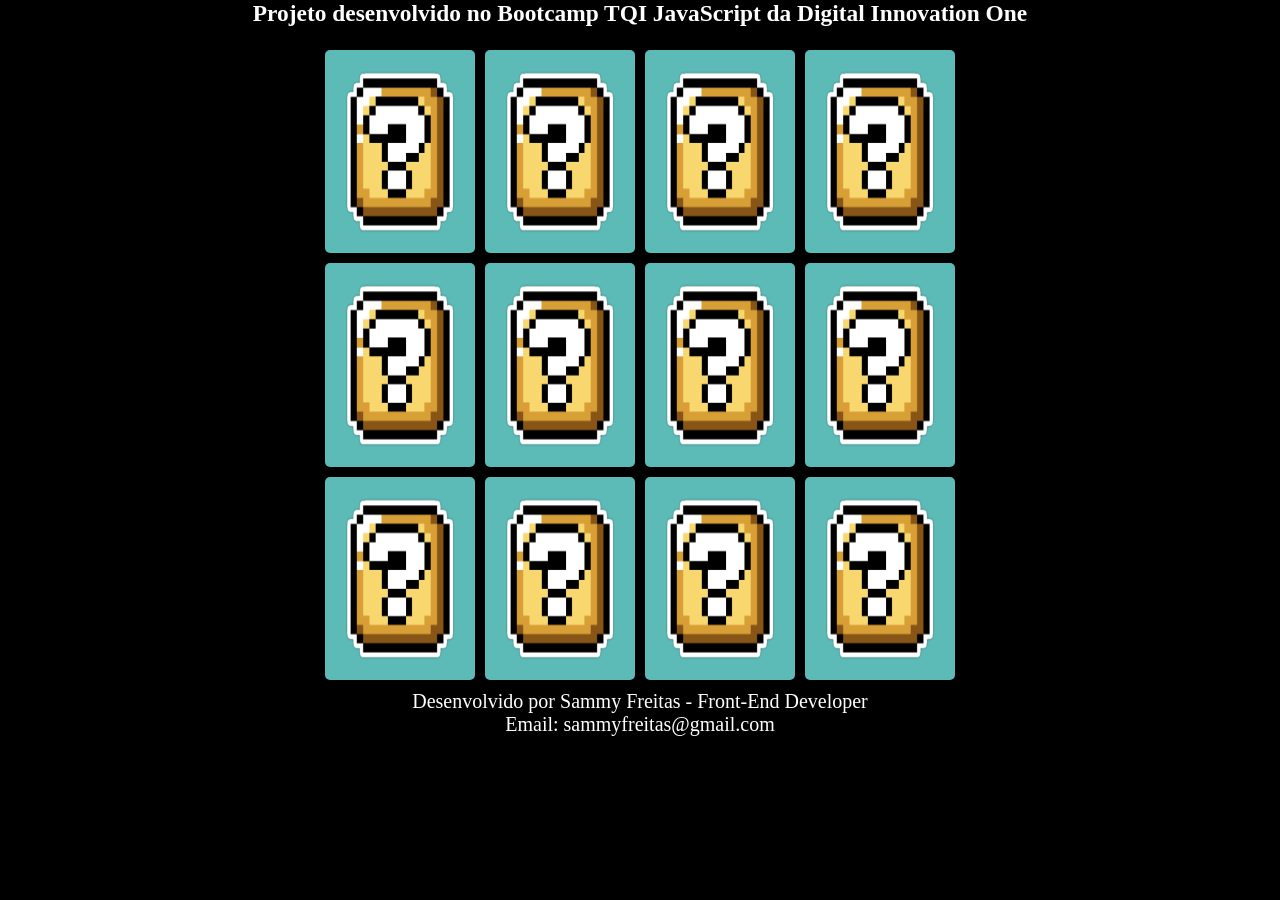
==== index.html @ dc0fb652 "Add files via upload Jogo da Memória do Mario, feito em JavaScript referente ao Desafio Bootcamp Ful" ====
<!DOCTYPE html>
<html lang="pt-br">

<head>
    <meta charset="UTF-8">
    <title>Jogo Memória do Super Mario</title>
    <link rel="stylesheet" href="./css/style.css">
</head>

<body>

    <span class="txtalign">
        <h3>Projeto desenvolvido no Bootcamp TQI JavaScript da Digital Innovation One</h3><br>
    </span>
    <main class="memory-game">
        <div class="card" data-card="koopa">
            <img class="card-front" src="./assets/imagens/koopa.jpg" alt="Face da carta">
            <img class="card-back" src="./assets/imagens/box.png" alt="Verso da carta">
        </div>

        <div class="card" data-card="luigi">
            <img class="card-front" src="./assets/imagens/luigi.png" alt="Face da carta">
            <img class="card-back" src="./assets/imagens/box.png" alt="Verso da carta">
        </div>

        <div class="card" data-card="mario">
            <img class="card-front" src="./assets/imagens//mario.png" alt="Face da carta">
            <img class="card-back" src="./assets/imagens/box.png" alt="Verso da carta">
        </div>

        <div class="card" data-card="peach">
            <img class="card-front" src="./assets/imagens/peach.png" alt="Face da carta">
            <img class="card-back" src="./assets/imagens/box.png" alt="Verso da carta">
        </div>

        <div class="card" data-card="toad">
            <img class="card-front" src="./assets/imagens/toad.png" alt="Face da carta">
            <img class="card-back" src="./assets/imagens/box.png" alt="Verso da carta">
        </div>

        <div class="card" data-card="yoshi">
            <img class="card-front" src="./assets/imagens/yoshi.png" alt="Face da carta">
            <img class="card-back" src="./assets/imagens/box.png" alt="Verso da carta">
        </div>

        <div class="card" data-card="koopa">
            <img class="card-front" src="./assets/imagens/koopa.jpg" alt="Face da carta">
            <img class="card-back" src="./assets/imagens/box.png" alt="Verso da carta">
        </div>

        <div class="card" data-card="luigi">
            <img class="card-front" src="./assets/imagens/luigi.png" alt="Face da carta">
            <img class="card-back" src="./assets/imagens/box.png" alt="Verso da carta">
        </div>

        <div class="card" data-card="mario">
            <img class="card-front" src="./assets/imagens/mario.png" alt="Face da carta">
            <img class="card-back" src="./assets/imagens/box.png" alt="Verso da carta">
        </div>
        <div class="card" data-card="peach">
            <img class="card-front" src="./assets/imagens/peach.png" alt="Face da carta">
            <img class="card-back" src="./assets/imagens/box.png" alt="Verso da carta">
        </div>

        <div class="card" data-card="toad">
            <img class="card-front" src="./assets/imagens/toad.png" alt="Face da carta">
            <img class="card-back" src="./assets/imagens/box.png" alt="Verso da carta">
        </div>

        <div class="card" data-card="yoshi">
            <img class="card-front" src="./assets/imagens/yoshi.png" alt="Face da carta">
            <img class="card-back" src="./assets/imagens/box.png" alt="Verso da carta">
        </div>
    </main>

    <script src="./scripts/script.js"></script>

    <footer>
        <span class="txtalign">
            Desenvolvido por <a href="https://sammyfreitas.github.io/portfolioSite/" target="_blank">Sammy Freitas - Front-End Developer</a>
            <br><a href="mailto:sammyfreitas@gmail.com?subject=Fale Conosco">Email: sammyfreitas@gmail.com</a></strong>
        </span>
    </footer>

</body>

</html>
---- css/style.css ----
@import url('https://fonts.googleapis.com/css2?family=Roboto:ital,wght@0,100;0,300;0,400;0,500;0,700;0,900;1,100;1,300;1,400;1,500;1,700;1,900&display=swap');
* {
    padding: 0;
    margin: 0;
    box-sizing: border-box;
}

body {
    height: 100vh;
    display: flex;
    flex-direction: column;
    background-color: #000000;
    text-align: left;
    top: 0 auto;
    width: 100%;
    color: #ffff;
    font-family: 'Roboto';
}

.txtalign {
    font-family: Open Sans;
    font-size: 20px;
    font-weight: 300;
    color: #ffffff;
    text-align: center;
}

.memory-game {
    height: 640px;
    width: 640px;
    margin: 0 auto;
    display: flex;
    flex-wrap: wrap;
    perspective: 1000px;
    /* perspectiva do usuário */
}

.card {
    height: calc( 33.333% - 10px);
    width: calc(25% - 10px);
    margin: 0 auto;
    position: relative;
    box-shadow: 1px 1px 1px rgba(0, 0, 0, .3);
    cursor: pointer;
    transform: scale(1);
    transform-style: preserve-3d;
    /* perspectiva 3d */
    transition: transform .9s;
    /* efeito de movimento do flip do card */
}

.card:active {
    transform: scale(0.97);
    transition: transform .2s;
}


/* Frente e Verso Cards */

.card-front,
.card-back {
    width: 100%;
    height: 100%;
    padding: 20px;
    position: absolute;
    border-radius: 5px;
    background: rgb(92, 187, 182);
    backface-visibility: hidden;
}


/* Trocar o verso transparente por verso virado. */

.card-front {
    transform: rotateY(180deg);
}


/* flip card animation */

.card.flip {
    transform: rotateY(180deg);
}

footer {
    display: flex;
    flex-direction: column;
    align-items: center;
    text-align: left;
    color: #FFF;
    font-family: 'Roboto';
}

footer a {
    text-decoration: none;
    color: #FFF;
}
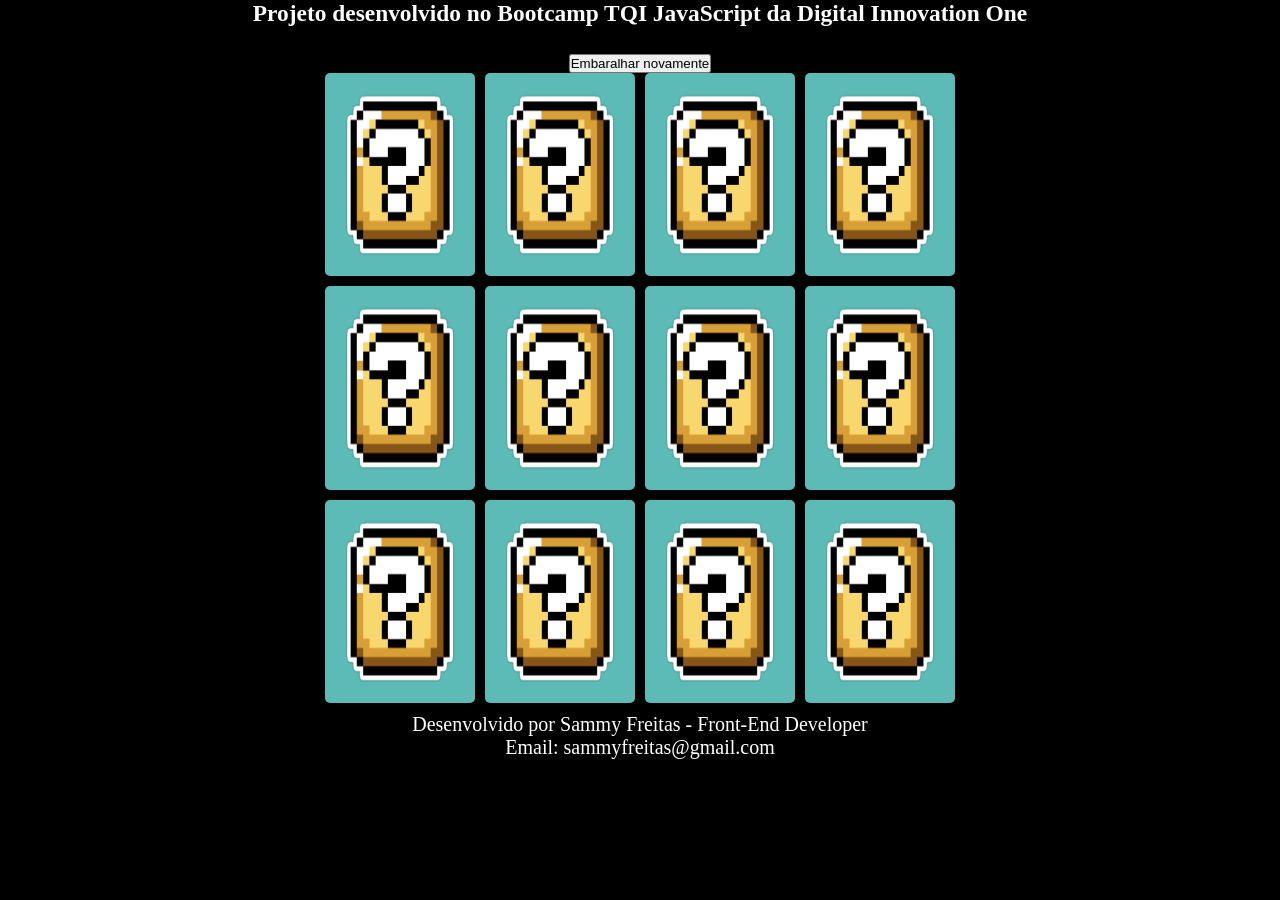
==== commit 608a0ba0: "Add files via upload" ====
--- a/index.html
+++ b/index.html
@@ -11,6 +11,9 @@
 
     <span class="txtalign">
         <h3>Projeto desenvolvido no Bootcamp TQI JavaScript da Digital Innovation One</h3><br>
+        <button onclick="funcao1()">Embaralhar novamente</button><br>
+        <p id="demo"></p>
+
     </span>
     <main class="memory-game">
         <div class="card" data-card="koopa">
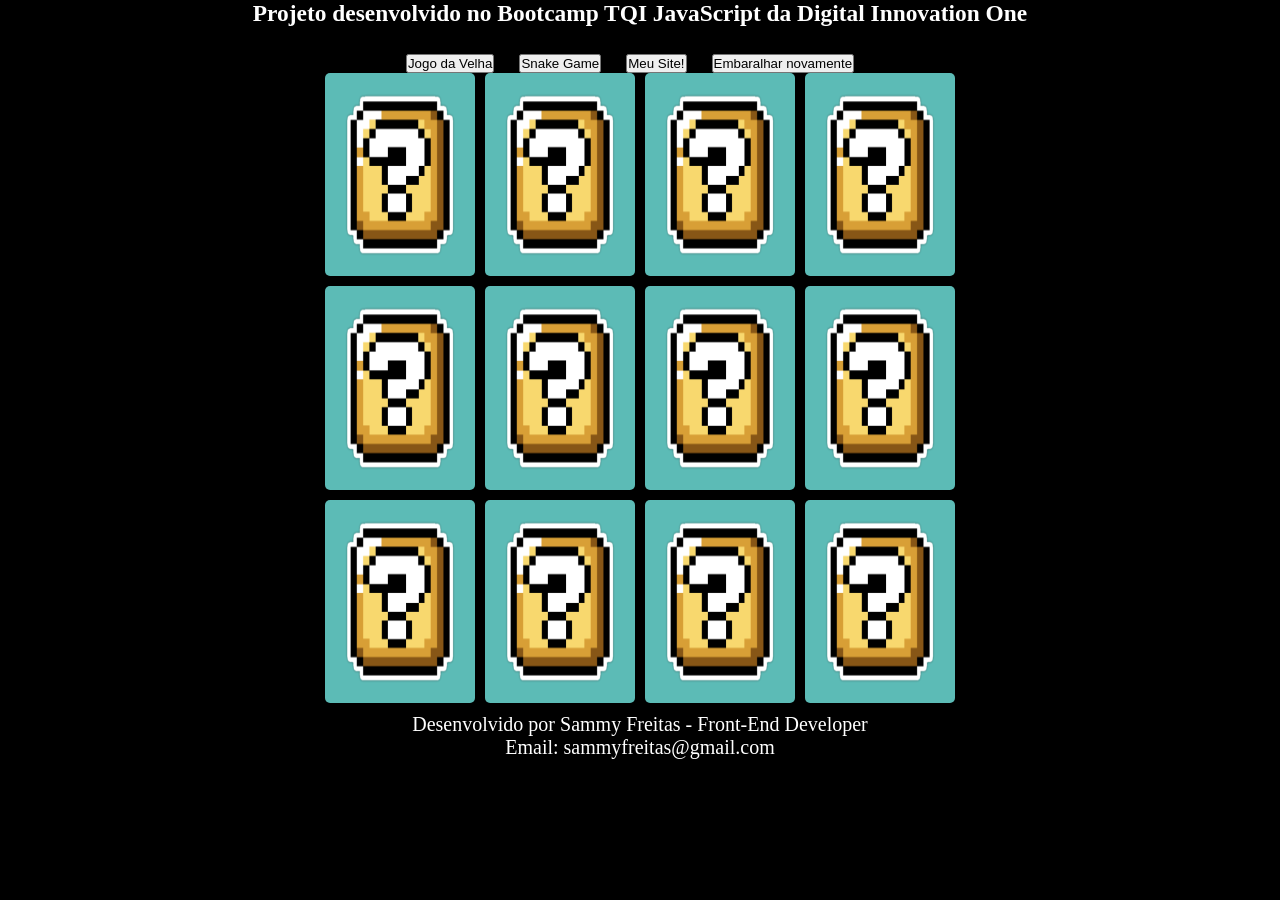
==== commit 4a17beac: "Add files via upload" ====
--- a/index.html
+++ b/index.html
@@ -11,8 +11,25 @@
 
     <span class="txtalign">
         <h3>Projeto desenvolvido no Bootcamp TQI JavaScript da Digital Innovation One</h3><br>
-        <button onclick="funcao1()">Embaralhar novamente</button><br>
-        <p id="demo"></p>
+        <ul class="icons">
+            <li>
+                <a href="https://sammyfreitas.github.io/JogoDaVelha/" target="_blank">
+                    <button>Jogo da Velha</button></a>
+            </li>
+            <li>
+                <a href="https://sammyfreitas.github.io/SnakeGame/" target="_blank">
+                    <button>Snake Game</button></a>
+            </li>
+            <li>
+            <a href="https://sammyfreitas.github.io/portfolioSite/" target="_blank">
+                <button>Meu Site!</button>
+            </a>
+            </li>
+
+            <li><button onclick="funcao1()">Embaralhar novamente</button><br></li>
+            <p id="demo"></p>
+            </ul>
+
 
     </span>
     <main class="memory-game">
--- a/css/style.css
+++ b/css/style.css
@@ -91,7 +91,88 @@
     font-family: 'Roboto';
 }
 
+
+/* Icons */
+
+ul.icons {
+    cursor: default;
+    list-style: none;
+    padding-left: 0;
+}
+
+ul.icons li {
+    display: inline-block;
+    padding: 0 1em 0 0;
+}
+
+ul.icons li:last-child {
+    padding-right: 0;
+}
+
+ul.icons li .icon {
+    color: inherit;
+}
+
+ul.icons li .icon:before {
+    font-size: 1.25em;
+}
+
 footer a {
     text-decoration: none;
     color: #FFF;
+}
+
+
+/* Header */
+
+#header {
+    display: -moz-flex;
+    display: -webkit-flex;
+    display: -ms-flex;
+    display: flex;
+    border-bottom: solid 5px #f56a6a;
+    padding: 6em 0 1em 0;
+    position: relative;
+}
+
+#header>* {
+    -moz-flex: 1;
+    -webkit-flex: 1;
+    -ms-flex: 1;
+    flex: 1;
+    margin-bottom: 0;
+}
+
+#header .logo {
+    border-bottom: 0;
+    color: inherit;
+    font-family: "Roboto Slab", serif;
+    font-size: 1.125em;
+}
+
+#header .icons {
+    text-align: right;
+}
+
+@media screen and (max-width: 1680px) {
+    #header {
+        padding-top: 5em;
+    }
+}
+
+@media screen and (max-width: 736px) {
+    #header {
+        padding-top: 6.5em;
+    }
+    #header .logo {
+        font-size: 1.25em;
+        margin: 0;
+    }
+    #header .icons {
+        height: 5em;
+        line-height: 5em;
+        position: absolute;
+        right: -0.5em;
+        top: 0;
+    }
 }
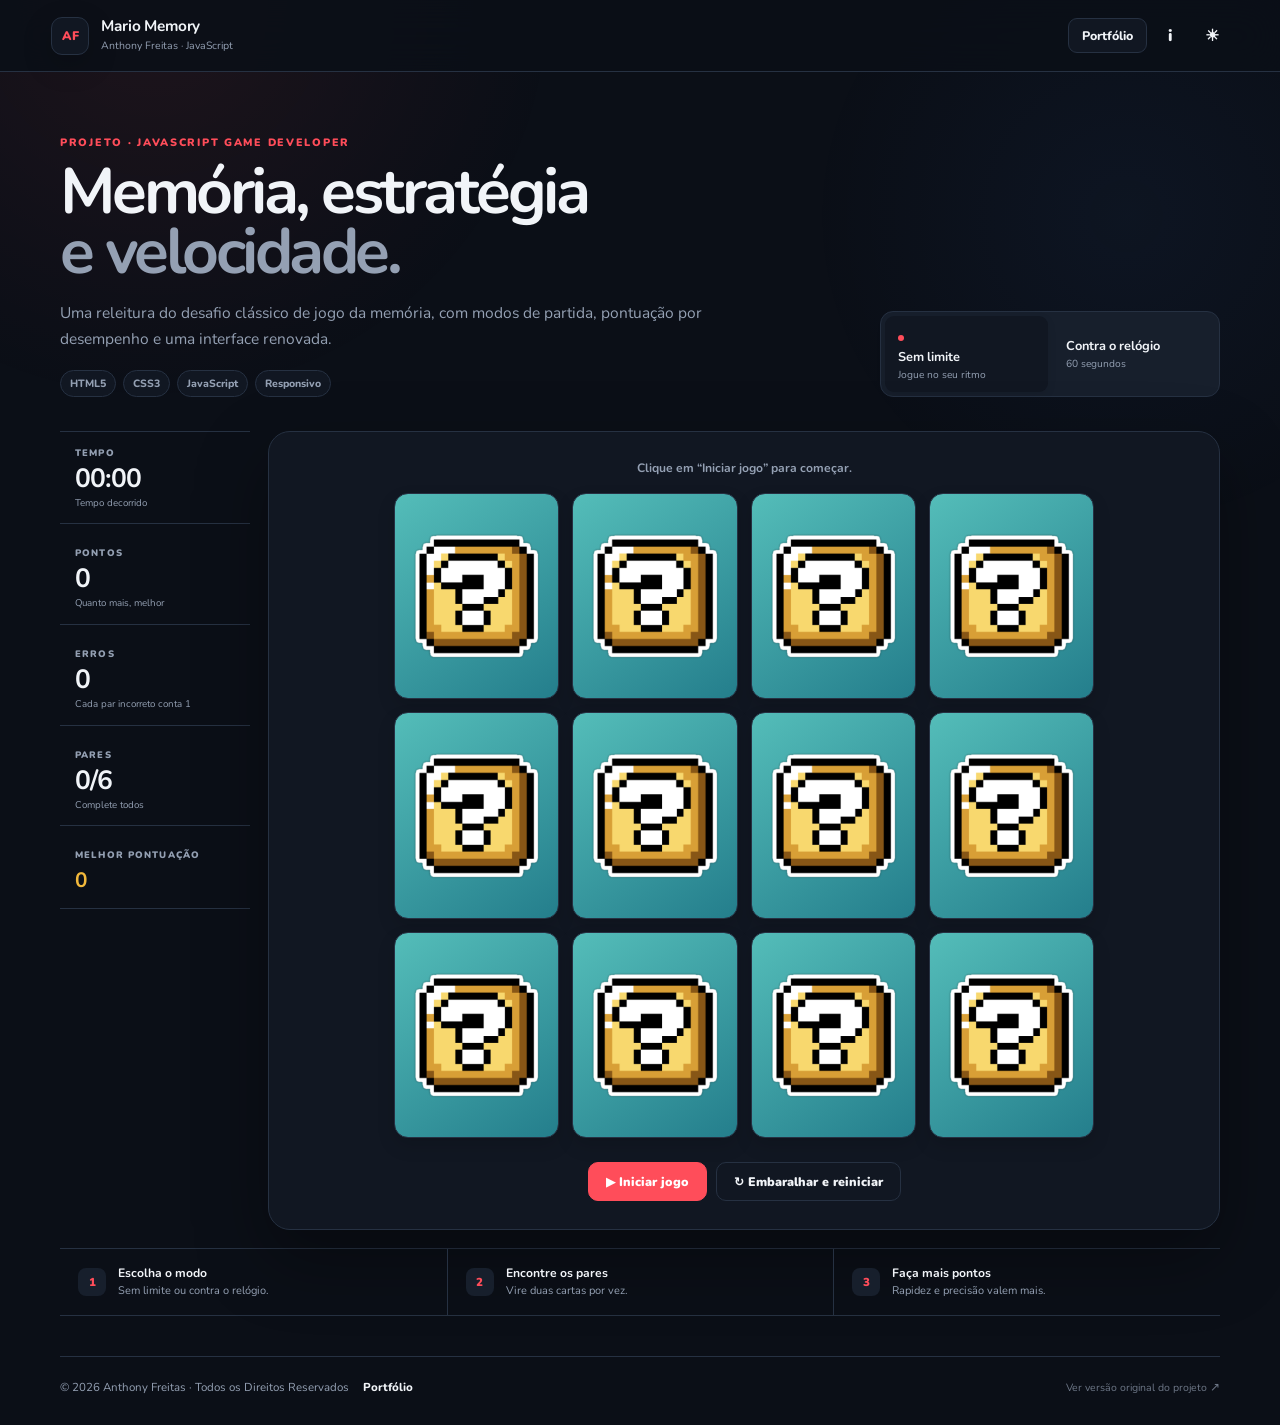
==== commit 8e15b359: "Atualiza Layoutt" ====
--- a/index.html
+++ b/index.html
@@ -1,107 +1,155 @@
-<!DOCTYPE html>
-<html lang="pt-br">
-
-<head>
-    <meta charset="UTF-8">
-    <title>Jogo Memória do Super Mario</title>
-    <link rel="stylesheet" href="./css/style.css">
-</head>
-
-<body>
-
-    <span class="txtalign">
-        <h3>Projeto desenvolvido no Bootcamp TQI JavaScript da Digital Innovation One</h3><br>
-        <ul class="icons">
-            <li>
-                <a href="https://sammyfreitas.github.io/JogoDaVelha/" target="_blank">
-                    <button>Jogo da Velha</button></a>
-            </li>
-            <li>
-                <a href="https://sammyfreitas.github.io/SnakeGame/" target="_blank">
-                    <button>Snake Game</button></a>
-            </li>
-            <li>
-            <a href="https://sammyfreitas.github.io/portfolioSite/" target="_blank">
-                <button>Meu Site!</button>
-            </a>
-            </li>
-
-            <li><button onclick="funcao1()">Embaralhar novamente</button><br></li>
-            <p id="demo"></p>
-            </ul>
-
-
-    </span>
-    <main class="memory-game">
-        <div class="card" data-card="koopa">
-            <img class="card-front" src="./assets/imagens/koopa.jpg" alt="Face da carta">
-            <img class="card-back" src="./assets/imagens/box.png" alt="Verso da carta">
-        </div>
-
-        <div class="card" data-card="luigi">
-            <img class="card-front" src="./assets/imagens/luigi.png" alt="Face da carta">
-            <img class="card-back" src="./assets/imagens/box.png" alt="Verso da carta">
-        </div>
-
-        <div class="card" data-card="mario">
-            <img class="card-front" src="./assets/imagens//mario.png" alt="Face da carta">
-            <img class="card-back" src="./assets/imagens/box.png" alt="Verso da carta">
-        </div>
-
-        <div class="card" data-card="peach">
-            <img class="card-front" src="./assets/imagens/peach.png" alt="Face da carta">
-            <img class="card-back" src="./assets/imagens/box.png" alt="Verso da carta">
-        </div>
-
-        <div class="card" data-card="toad">
-            <img class="card-front" src="./assets/imagens/toad.png" alt="Face da carta">
-            <img class="card-back" src="./assets/imagens/box.png" alt="Verso da carta">
-        </div>
-
-        <div class="card" data-card="yoshi">
-            <img class="card-front" src="./assets/imagens/yoshi.png" alt="Face da carta">
-            <img class="card-back" src="./assets/imagens/box.png" alt="Verso da carta">
-        </div>
-
-        <div class="card" data-card="koopa">
-            <img class="card-front" src="./assets/imagens/koopa.jpg" alt="Face da carta">
-            <img class="card-back" src="./assets/imagens/box.png" alt="Verso da carta">
-        </div>
-
-        <div class="card" data-card="luigi">
-            <img class="card-front" src="./assets/imagens/luigi.png" alt="Face da carta">
-            <img class="card-back" src="./assets/imagens/box.png" alt="Verso da carta">
-        </div>
-
-        <div class="card" data-card="mario">
-            <img class="card-front" src="./assets/imagens/mario.png" alt="Face da carta">
-            <img class="card-back" src="./assets/imagens/box.png" alt="Verso da carta">
-        </div>
-        <div class="card" data-card="peach">
-            <img class="card-front" src="./assets/imagens/peach.png" alt="Face da carta">
-            <img class="card-back" src="./assets/imagens/box.png" alt="Verso da carta">
-        </div>
-
-        <div class="card" data-card="toad">
-            <img class="card-front" src="./assets/imagens/toad.png" alt="Face da carta">
-            <img class="card-back" src="./assets/imagens/box.png" alt="Verso da carta">
-        </div>
-
-        <div class="card" data-card="yoshi">
-            <img class="card-front" src="./assets/imagens/yoshi.png" alt="Face da carta">
-            <img class="card-back" src="./assets/imagens/box.png" alt="Verso da carta">
-        </div>
-    </main>
-
-    <script src="./scripts/script.js"></script>
-
-    <footer>
-        <span class="txtalign">
-            Desenvolvido por <a href="https://sammyfreitas.github.io/portfolioSite/" target="_blank">Sammy Freitas - Front-End Developer</a>
-            <br><a href="mailto:sammyfreitas@gmail.com?subject=Fale Conosco">Email: sammyfreitas@gmail.com</a></strong>
-        </span>
-    </footer>
-
-</body>
-
-</html>+<!DOCTYPE html>
+<html lang="pt-BR" data-theme="dark">
+<head>
+  <meta charset="UTF-8">
+  <meta name="viewport" content="width=device-width, initial-scale=1.0">
+  <meta name="description" content="Jogo da Memória inspirado no universo Mario, desenvolvido por Anthony Freitas durante o Bootcamp JavaScript Game Developer da Digital Innovation One.">
+  <title>Mario Memory | Anthony Freitas</title>
+  <link rel="preconnect" href="https://fonts.googleapis.com">
+  <link rel="preconnect" href="https://fonts.gstatic.com" crossorigin>
+  <link href="https://fonts.googleapis.com/css2?family=Nunito:wght@500;600;700;800;900&display=swap" rel="stylesheet">
+  <link rel="stylesheet" href="./css/style.css">
+</head>
+<body>
+  <header class="topbar">
+    <a class="brand" href="#game" aria-label="Ir para o jogo">
+      <span class="brand-mark">AF</span>
+      <span><strong>Mario Memory</strong><small>Anthony Freitas · JavaScript</small></span>
+    </a>
+
+    <nav class="header-actions" aria-label="Links e opções">
+      <div class="socials" aria-label="Redes sociais de Anthony Freitas">
+        <a href="https://www.linkedin.com/in/tony-s-freitas/" target="_blank" rel="noopener noreferrer" title="LinkedIn" aria-label="LinkedIn">
+          <img src="https://cdn.simpleicons.org/linkedin/0A66C2" alt="">
+        </a>
+        <a href="https://github.com/sammyfreitas/" target="_blank" rel="noopener noreferrer" title="GitHub" aria-label="GitHub">
+          <img class="adaptive-icon" src="https://cdn.simpleicons.org/github/181717" alt="">
+        </a>
+        <a href="https://x.com/TonySdeFreitas" target="_blank" rel="noopener noreferrer" title="X" aria-label="X">
+          <img class="adaptive-icon" src="https://cdn.simpleicons.org/x/111111" alt="">
+        </a>
+        <a href="https://www.instagram.com/anthony_tijuduke/" target="_blank" rel="noopener noreferrer" title="Instagram" aria-label="Instagram">
+          <img src="https://cdn.simpleicons.org/instagram/E4405F" alt="">
+        </a>
+        <a href="https://www.facebook.com/anthonyfreitas78" target="_blank" rel="noopener noreferrer" title="Facebook" aria-label="Facebook">
+          <img src="https://cdn.simpleicons.org/facebook/0866FF" alt="">
+        </a>
+        <a href="https://discord.com/channels/999307907160088607/999307907160088609" target="_blank" rel="noopener noreferrer" title="Discord" aria-label="Discord">
+          <img src="https://cdn.simpleicons.org/discord/5865F2" alt="">
+        </a>
+        <a href="https://wa.me/5521986140005" target="_blank" rel="noopener noreferrer" title="WhatsApp" aria-label="WhatsApp">
+          <img src="https://cdn.simpleicons.org/whatsapp/25D366" alt="">
+        </a>
+      </div>
+      <a class="portfolio-link" href="https://sammyfreitas.github.io/portfolio/" target="_blank" rel="noopener noreferrer">Portfólio</a>
+      <button class="icon-button" id="aboutButton" type="button" aria-label="Sobre o projeto" title="Sobre o projeto">i</button>
+      <button class="icon-button theme-toggle" id="themeToggle" type="button" aria-label="Alternar tema" title="Alternar tema"><span id="themeIcon">☀</span></button>
+    </nav>
+  </header>
+
+  <main class="page" id="game">
+    <section class="hero">
+      <div>
+        <span class="eyebrow">PROJETO · JAVASCRIPT GAME DEVELOPER</span>
+        <h1>Memória, estratégia<br><span>e velocidade.</span></h1>
+        <p>Uma releitura do desafio clássico de jogo da memória, com modos de partida, pontuação por desempenho e uma interface renovada.</p>
+        <div class="project-tags" aria-label="Tecnologias do projeto"><span>HTML5</span><span>CSS3</span><span>JavaScript</span><span>Responsivo</span></div>
+      </div>
+      <div class="mode-selector" role="group" aria-label="Modo de jogo">
+        <button class="mode-button active" data-mode="free" type="button"><strong>Sem limite</strong><span>Jogue no seu ritmo</span></button>
+        <button class="mode-button" data-mode="timed" type="button"><strong>Contra o relógio</strong><span>60 segundos</span></button>
+      </div>
+    </section>
+
+    <section class="game-shell">
+      <aside class="stats-panel" aria-label="Estatísticas da partida">
+        <div class="stat-card primary">
+          <span class="stat-label" id="timeLabel">TEMPO</span>
+          <strong class="stat-value" id="timeValue">00:00</strong>
+          <span class="stat-help" id="timeHelp">Tempo decorrido</span>
+        </div>
+        <div class="stat-card">
+          <span class="stat-label">PONTOS</span>
+          <strong class="stat-value" id="scoreValue">0</strong>
+          <span class="stat-help">Quanto mais, melhor</span>
+        </div>
+        <div class="stat-card">
+          <span class="stat-label">ERROS</span>
+          <strong class="stat-value" id="errorsValue">0</strong>
+          <span class="stat-help">Cada par incorreto conta 1</span>
+        </div>
+        <div class="stat-card">
+          <span class="stat-label">PARES</span>
+          <strong class="stat-value"><span id="matchesValue">0</span>/6</strong>
+          <span class="stat-help">Complete todos</span>
+        </div>
+        <div class="stat-card best-card">
+          <span class="stat-label">MELHOR PONTUAÇÃO</span>
+          <strong class="best-value" id="bestScoreValue">0</strong>
+        </div>
+      </aside>
+
+      <div class="board-area">
+        <div class="game-status" id="gameStatus">Clique em “Iniciar jogo” para começar.</div>
+        <div class="memory-game" id="memoryGame" aria-label="Tabuleiro do jogo da memória">
+          <button class="card" data-card="koopa" type="button" aria-label="Carta fechada"><span class="card-inner"><img class="card-front" src="./assets/imagens/koopa.jpg" alt="Koopa"><img class="card-back" src="./assets/imagens/box.png" alt=""></span></button>
+          <button class="card" data-card="luigi" type="button" aria-label="Carta fechada"><span class="card-inner"><img class="card-front" src="./assets/imagens/luigi.png" alt="Luigi"><img class="card-back" src="./assets/imagens/box.png" alt=""></span></button>
+          <button class="card" data-card="mario" type="button" aria-label="Carta fechada"><span class="card-inner"><img class="card-front" src="./assets/imagens/mario.png" alt="Mario"><img class="card-back" src="./assets/imagens/box.png" alt=""></span></button>
+          <button class="card" data-card="peach" type="button" aria-label="Carta fechada"><span class="card-inner"><img class="card-front" src="./assets/imagens/peach.png" alt="Peach"><img class="card-back" src="./assets/imagens/box.png" alt=""></span></button>
+          <button class="card" data-card="toad" type="button" aria-label="Carta fechada"><span class="card-inner"><img class="card-front" src="./assets/imagens/toad.png" alt="Toad"><img class="card-back" src="./assets/imagens/box.png" alt=""></span></button>
+          <button class="card" data-card="yoshi" type="button" aria-label="Carta fechada"><span class="card-inner"><img class="card-front" src="./assets/imagens/yoshi.png" alt="Yoshi"><img class="card-back" src="./assets/imagens/box.png" alt=""></span></button>
+          <button class="card" data-card="koopa" type="button" aria-label="Carta fechada"><span class="card-inner"><img class="card-front" src="./assets/imagens/koopa.jpg" alt="Koopa"><img class="card-back" src="./assets/imagens/box.png" alt=""></span></button>
+          <button class="card" data-card="luigi" type="button" aria-label="Carta fechada"><span class="card-inner"><img class="card-front" src="./assets/imagens/luigi.png" alt="Luigi"><img class="card-back" src="./assets/imagens/box.png" alt=""></span></button>
+          <button class="card" data-card="mario" type="button" aria-label="Carta fechada"><span class="card-inner"><img class="card-front" src="./assets/imagens/mario.png" alt="Mario"><img class="card-back" src="./assets/imagens/box.png" alt=""></span></button>
+          <button class="card" data-card="peach" type="button" aria-label="Carta fechada"><span class="card-inner"><img class="card-front" src="./assets/imagens/peach.png" alt="Peach"><img class="card-back" src="./assets/imagens/box.png" alt=""></span></button>
+          <button class="card" data-card="toad" type="button" aria-label="Carta fechada"><span class="card-inner"><img class="card-front" src="./assets/imagens/toad.png" alt="Toad"><img class="card-back" src="./assets/imagens/box.png" alt=""></span></button>
+          <button class="card" data-card="yoshi" type="button" aria-label="Carta fechada"><span class="card-inner"><img class="card-front" src="./assets/imagens/yoshi.png" alt="Yoshi"><img class="card-back" src="./assets/imagens/box.png" alt=""></span></button>
+        </div>
+        <div class="game-controls">
+          <button class="main-button" id="startButton" type="button">▶ Iniciar jogo</button>
+          <button class="secondary-button" id="restartButton" type="button">↻ Embaralhar e reiniciar</button>
+        </div>
+      </div>
+    </section>
+
+    <section class="rules">
+      <div><span>1</span><p><strong>Escolha o modo</strong>Sem limite ou contra o relógio.</p></div>
+      <div><span>2</span><p><strong>Encontre os pares</strong>Vire duas cartas por vez.</p></div>
+      <div><span>3</span><p><strong>Faça mais pontos</strong>Rapidez e precisão valem mais.</p></div>
+    </section>
+  </main>
+
+  <footer>
+    <div class="footer-main"><p>© <span id="year"></span> Anthony Freitas · Todos os Direitos Reservados</p><a href="https://sammyfreitas.github.io/portfolio/" target="_blank" rel="noopener noreferrer">Portfólio</a></div>
+    <a class="legacy-link" href="./versao-original/" target="_blank" rel="noopener noreferrer" title="Abrir a primeira versão do projeto">Ver versão original do projeto <span>↗</span></a>
+  </footer>
+
+  <dialog class="modal" id="aboutModal">
+    <div class="modal-content">
+      <button class="modal-close" type="button" data-close="aboutModal" aria-label="Fechar">×</button>
+      <span class="eyebrow">SOBRE O PROJETO</span>
+      <h2>Jogo da Memória</h2>
+      <p>Curso do Bootcamp JavaScript Game Developer da <a href="https://digitalinnovation.one/" target="_blank" rel="noopener noreferrer">Digital Innovation One</a>. Nesse projeto, o desafio será criar um jogo da memória utilizando apenas HTML, CSS e Javascript.</p>
+      <p>Com poucas linhas de código, aprenderemos juntos a trabalhar com efeitos 3D no CSS e lógica de programação utilizando condicionais, Immediately Invoked Function Expression e manipulação de Array em um projeto super divertido.</p>
+      <p class="modal-note">Esta versão foi ampliada com modos de jogo, cronômetro, pontuação, contagem de erros, melhor pontuação, responsividade e tema claro/escuro.</p>
+      <a class="compare-link" href="./versao-original/" target="_blank" rel="noopener noreferrer">Conhecer a versão original e comparar a evolução ↗</a>
+    </div>
+  </dialog>
+
+  <dialog class="modal" id="resultModal">
+    <div class="modal-content result-content">
+      <span class="result-icon" id="resultIcon">🏆</span>
+      <h2 id="resultTitle">Parabéns!</h2>
+      <p id="resultMessage"></p>
+      <div class="result-grid">
+        <div><span>Pontos</span><strong id="resultScore">0</strong></div>
+        <div><span>Tempo</span><strong id="resultTime">00:00</strong></div>
+        <div><span>Erros</span><strong id="resultErrors">0</strong></div>
+      </div>
+      <button class="main-button" id="playAgainButton" type="button">Jogar novamente</button>
+    </div>
+  </dialog>
+
+  <script src="./scripts/script.js"></script>
+</body>
+</html>
--- a/css/style.css
+++ b/css/style.css
@@ -1,178 +1,27 @@
-@import url('https://fonts.googleapis.com/css2?family=Roboto:ital,wght@0,100;0,300;0,400;0,500;0,700;0,900;1,100;1,300;1,400;1,500;1,700;1,900&display=swap');
-* {
-    padding: 0;
-    margin: 0;
-    box-sizing: border-box;
-}
-
-body {
-    height: 100vh;
-    display: flex;
-    flex-direction: column;
-    background-color: #000000;
-    text-align: left;
-    top: 0 auto;
-    width: 100%;
-    color: #ffff;
-    font-family: 'Roboto';
-}
-
-.txtalign {
-    font-family: Open Sans;
-    font-size: 20px;
-    font-weight: 300;
-    color: #ffffff;
-    text-align: center;
-}
-
-.memory-game {
-    height: 640px;
-    width: 640px;
-    margin: 0 auto;
-    display: flex;
-    flex-wrap: wrap;
-    perspective: 1000px;
-    /* perspectiva do usuário */
-}
-
-.card {
-    height: calc( 33.333% - 10px);
-    width: calc(25% - 10px);
-    margin: 0 auto;
-    position: relative;
-    box-shadow: 1px 1px 1px rgba(0, 0, 0, .3);
-    cursor: pointer;
-    transform: scale(1);
-    transform-style: preserve-3d;
-    /* perspectiva 3d */
-    transition: transform .9s;
-    /* efeito de movimento do flip do card */
-}
-
-.card:active {
-    transform: scale(0.97);
-    transition: transform .2s;
-}
-
-
-/* Frente e Verso Cards */
-
-.card-front,
-.card-back {
-    width: 100%;
-    height: 100%;
-    padding: 20px;
-    position: absolute;
-    border-radius: 5px;
-    background: rgb(92, 187, 182);
-    backface-visibility: hidden;
-}
-
-
-/* Trocar o verso transparente por verso virado. */
-
-.card-front {
-    transform: rotateY(180deg);
-}
-
-
-/* flip card animation */
-
-.card.flip {
-    transform: rotateY(180deg);
-}
-
-footer {
-    display: flex;
-    flex-direction: column;
-    align-items: center;
-    text-align: left;
-    color: #FFF;
-    font-family: 'Roboto';
-}
-
-
-/* Icons */
-
-ul.icons {
-    cursor: default;
-    list-style: none;
-    padding-left: 0;
-}
-
-ul.icons li {
-    display: inline-block;
-    padding: 0 1em 0 0;
-}
-
-ul.icons li:last-child {
-    padding-right: 0;
-}
-
-ul.icons li .icon {
-    color: inherit;
-}
-
-ul.icons li .icon:before {
-    font-size: 1.25em;
-}
-
-footer a {
-    text-decoration: none;
-    color: #FFF;
-}
-
-
-/* Header */
-
-#header {
-    display: -moz-flex;
-    display: -webkit-flex;
-    display: -ms-flex;
-    display: flex;
-    border-bottom: solid 5px #f56a6a;
-    padding: 6em 0 1em 0;
-    position: relative;
-}
-
-#header>* {
-    -moz-flex: 1;
-    -webkit-flex: 1;
-    -ms-flex: 1;
-    flex: 1;
-    margin-bottom: 0;
-}
-
-#header .logo {
-    border-bottom: 0;
-    color: inherit;
-    font-family: "Roboto Slab", serif;
-    font-size: 1.125em;
-}
-
-#header .icons {
-    text-align: right;
-}
-
-@media screen and (max-width: 1680px) {
-    #header {
-        padding-top: 5em;
-    }
-}
-
-@media screen and (max-width: 736px) {
-    #header {
-        padding-top: 6.5em;
-    }
-    #header .logo {
-        font-size: 1.25em;
-        margin: 0;
-    }
-    #header .icons {
-        height: 5em;
-        line-height: 5em;
-        position: absolute;
-        right: -0.5em;
-        top: 0;
-    }
-}+:root {
+  --bg:#f5f7fb; --surface:#ffffff; --surface-2:#eef2f7; --surface-3:#e5eaf1;
+  --text:#182235; --muted:#68758a; --accent:#e63946; --accent-2:#c92d39;
+  --line:#dfe5ed; --success:#16a36a; --gold:#d49b12;
+  --shadow:0 24px 60px rgba(30,42,64,.10); --shadow-sm:0 8px 24px rgba(30,42,64,.07);
+}
+html[data-theme="dark"] {
+  --bg:#0b0f17; --surface:#111722; --surface-2:#171f2c; --surface-3:#202a39;
+  --text:#f1f4f8; --muted:#94a0b3; --accent:#ff4d5a; --accent-2:#ff6b75;
+  --line:#263142; --success:#2bc780; --gold:#f2b83b;
+  --shadow:0 28px 70px rgba(0,0,0,.34); --shadow-sm:0 10px 30px rgba(0,0,0,.18);
+}
+*{box-sizing:border-box;margin:0;padding:0} html{scroll-behavior:smooth} body{min-height:100vh;background:var(--bg);color:var(--text);font-family:"Nunito",Arial,sans-serif;transition:background .25s,color .25s} button,a{font:inherit}button{color:inherit}a{color:inherit}
+body:before{content:"";position:fixed;inset:0;pointer-events:none;background:radial-gradient(circle at 12% 0%,color-mix(in srgb,var(--accent) 8%,transparent),transparent 28%),radial-gradient(circle at 88% 24%,rgba(66,133,244,.05),transparent 24%);z-index:-1}
+.topbar{min-height:72px;padding:11px clamp(20px,4vw,64px);display:flex;align-items:center;justify-content:space-between;gap:24px;background:color-mix(in srgb,var(--bg) 88%,transparent);border-bottom:1px solid var(--line);position:sticky;top:0;z-index:20;backdrop-filter:blur(18px)}
+.brand{display:flex;align-items:center;gap:12px;text-decoration:none;min-width:max-content}.brand-mark{width:38px;height:38px;display:grid;place-items:center;border:1px solid var(--line);border-radius:11px;background:var(--surface);font-size:.78rem;font-weight:900;letter-spacing:-.03em;color:var(--accent);box-shadow:var(--shadow-sm)}.brand strong,.brand small{display:block}.brand strong{font-size:.96rem;line-height:1.1;letter-spacing:-.01em}.brand small{color:var(--muted);font-size:.66rem;margin-top:3px}
+.header-actions,.socials{display:flex;align-items:center;gap:7px}.socials a,.icon-button{width:34px;height:34px;display:grid;place-items:center;border:1px solid transparent;border-radius:9px;background:transparent;transition:.18s}.socials a:hover,.icon-button:hover{background:var(--surface-2);border-color:var(--line);transform:translateY(-1px)}.socials img{width:17px;height:17px}.adaptive-icon{filter:none}html[data-theme="dark"] .socials .adaptive-icon{filter:invert(1)}.portfolio-link{margin-left:5px;padding:8px 13px;border:1px solid var(--line);border-radius:9px;background:var(--surface);text-decoration:none;font-size:.78rem;font-weight:800;transition:.18s}.portfolio-link:hover{border-color:var(--accent);color:var(--accent)}.icon-button{cursor:pointer;font-weight:900}.theme-toggle{font-size:1rem}
+.page{width:min(1160px,calc(100% - 36px));margin:0 auto;padding:58px 0 40px}.hero{display:grid;grid-template-columns:minmax(0,1fr) auto;align-items:end;gap:50px;margin-bottom:34px}.eyebrow{display:inline-block;color:var(--accent);font-size:.67rem;letter-spacing:.16em;font-weight:900;margin-bottom:12px}h1{font-size:clamp(2.45rem,5vw,4.7rem);line-height:.94;letter-spacing:-.055em;max-width:760px}h1 span{color:var(--muted);font-weight:700}.hero p{color:var(--muted);max-width:650px;margin-top:18px;font-size:.97rem;line-height:1.65}.project-tags{display:flex;gap:7px;flex-wrap:wrap;margin-top:18px}.project-tags span{font-size:.66rem;font-weight:800;color:var(--muted);padding:5px 9px;border:1px solid var(--line);border-radius:999px;background:var(--surface)}
+.mode-selector{display:grid;grid-template-columns:repeat(2,minmax(145px,1fr));gap:5px;min-width:340px;padding:4px;background:var(--surface-2);border:1px solid var(--line);border-radius:13px}.mode-button{padding:10px 13px;text-align:left;border:0;border-radius:9px;background:transparent;cursor:pointer;transition:.18s}.mode-button strong,.mode-button span{display:block}.mode-button strong{font-size:.8rem}.mode-button span{font-size:.64rem;color:var(--muted);margin-top:2px}.mode-button.active{background:var(--surface);color:var(--text);box-shadow:0 3px 10px rgba(0,0,0,.08)}.mode-button.active:before{content:"";display:inline-block;width:6px;height:6px;border-radius:50%;background:var(--accent);margin-right:6px;vertical-align:1px}.mode-button.active span{color:var(--muted)}
+.game-shell{display:grid;grid-template-columns:190px minmax(0,1fr);gap:18px;align-items:start}.stats-panel{display:grid;gap:8px}.stat-card{padding:14px 15px;background:transparent;border-bottom:1px solid var(--line)}.stat-card:first-child{border-top:1px solid var(--line)}.stat-label{display:block;font-size:.59rem;letter-spacing:.12em;font-weight:900;color:var(--muted)}.stat-value{display:block;font-size:1.65rem;line-height:1.1;margin-top:5px;letter-spacing:-.04em}.stat-help{display:block;color:var(--muted);font-size:.61rem;margin-top:4px;line-height:1.3}.best-value{display:block;color:var(--gold);font-size:1.3rem;margin-top:5px}
+.board-area{background:var(--surface);border:1px solid var(--line);border-radius:22px;padding:clamp(16px,2.5vw,28px);box-shadow:var(--shadow)}.game-status{min-height:25px;color:var(--muted);text-align:center;font-size:.76rem;font-weight:700}.memory-game{max-width:700px;margin:8px auto 0;display:grid;grid-template-columns:repeat(4,1fr);gap:clamp(8px,1.4vw,13px);perspective:1200px}.card{aspect-ratio:4/5;border:0;background:transparent;cursor:pointer;perspective:1000px;padding:0}.card:disabled{cursor:default}.card-inner{display:block;width:100%;height:100%;position:relative;transform-style:preserve-3d;transition:transform .5s cubic-bezier(.2,.75,.25,1)}.card.flip .card-inner,.card.matched .card-inner{transform:rotateY(180deg)}.card-front,.card-back{position:absolute;inset:0;width:100%;height:100%;object-fit:contain;padding:clamp(10px,1.5vw,18px);border-radius:14px;backface-visibility:hidden;-webkit-backface-visibility:hidden;border:1px solid var(--line);box-shadow:0 8px 18px rgba(0,0,0,.13)}.card-back{background:linear-gradient(145deg,#54bdb9,#247e8c)}.card-front{transform:rotateY(180deg);background:#f8fbff;border-color:#dce4ee}.card:not(:disabled):hover .card-inner{transform:translateY(-3px)}.card.flip:hover .card-inner{transform:rotateY(180deg) translateY(-3px)}.card.matched .card-front{border-color:var(--success);box-shadow:0 0 0 2px color-mix(in srgb,var(--success) 15%,transparent),0 8px 18px rgba(0,0,0,.12)}.card.wrong{animation:shake .35s ease}@keyframes shake{25%{transform:translateX(-5px)}50%{transform:translateX(5px)}75%{transform:translateX(-3px)}}
+.game-controls{display:flex;justify-content:center;gap:9px;flex-wrap:wrap;margin-top:24px}.main-button,.secondary-button{border-radius:10px;padding:10px 17px;font-weight:900;font-size:.78rem;cursor:pointer;transition:.18s}.main-button{border:1px solid var(--accent);background:var(--accent);color:white}.secondary-button{background:transparent;border:1px solid var(--line)}.main-button:hover{background:var(--accent-2);border-color:var(--accent-2);transform:translateY(-1px)}.secondary-button:hover{background:var(--surface-2);transform:translateY(-1px)}
+.rules{margin-top:18px;display:grid;grid-template-columns:repeat(3,1fr);gap:0;border-top:1px solid var(--line);border-bottom:1px solid var(--line)}.rules>div{display:flex;gap:12px;align-items:center;padding:16px 18px}.rules>div+div{border-left:1px solid var(--line)}.rules>div>span{flex:0 0 28px;height:28px;display:grid;place-items:center;border-radius:8px;background:var(--surface-2);color:var(--accent);font-size:.72rem;font-weight:900}.rules strong,.rules p{display:block}.rules p{color:var(--muted);font-size:.69rem;line-height:1.4}.rules strong{color:var(--text);font-size:.76rem;margin-bottom:1px}
+footer{width:min(1160px,calc(100% - 36px));margin:0 auto;padding:22px 0 30px;border-top:1px solid var(--line);color:var(--muted);font-size:.72rem;display:flex;justify-content:space-between;align-items:center;gap:20px}.footer-main{display:flex;align-items:center;gap:14px}.footer-main a,.legacy-link{text-decoration:none}.footer-main a{color:var(--text);font-weight:800}.footer-main a:hover,.legacy-link:hover{color:var(--accent)}.legacy-link{font-size:.66rem;color:var(--muted);opacity:.72;transition:.18s}.legacy-link:hover{opacity:1}.legacy-link span{font-size:.75rem}
+.modal{width:min(560px,calc(100% - 30px));border:1px solid var(--line);border-radius:18px;padding:0;background:var(--surface);color:var(--text);box-shadow:0 25px 80px rgba(0,0,0,.4)}.modal::backdrop{background:rgba(3,7,18,.72);backdrop-filter:blur(5px)}.modal-content{position:relative;padding:30px}.modal-content h2{font-size:1.7rem;margin-bottom:12px;letter-spacing:-.03em}.modal-content p{color:var(--muted);line-height:1.65;margin-top:10px;font-size:.88rem}.modal-content a{color:var(--accent);font-weight:800}.modal-close{position:absolute;right:14px;top:14px;width:34px;height:34px;border:1px solid var(--line);border-radius:9px;background:var(--surface-2);cursor:pointer;font-size:1.2rem}.modal-note{padding:12px 14px;border-left:2px solid var(--accent);background:var(--surface-2);border-radius:0 8px 8px 0}.compare-link{display:inline-block;margin-top:16px;font-size:.75rem;text-decoration:none}.result-content{text-align:center}.result-icon{display:block;font-size:2.8rem;margin-bottom:5px}.result-grid{display:grid;grid-template-columns:repeat(3,1fr);gap:7px;margin:22px 0}.result-grid div{padding:12px 8px;border-radius:10px;background:var(--surface-2)}.result-grid span,.result-grid strong{display:block}.result-grid span{color:var(--muted);font-size:.65rem}.result-grid strong{font-size:1.1rem;margin-top:3px}
+@media(max-width:900px){.topbar{align-items:flex-start}.header-actions{flex-wrap:wrap;justify-content:flex-end}.socials{order:2;width:100%;justify-content:flex-end}.hero{grid-template-columns:1fr;gap:24px}.mode-selector{min-width:0;width:100%}.game-shell{grid-template-columns:1fr}.stats-panel{grid-template-columns:repeat(5,1fr);order:2}.stat-card{padding:11px;border-top:1px solid var(--line)}.stat-value{font-size:1.25rem}.stat-help{display:none}}
+@media(max-width:650px){.topbar{position:static;padding:12px 16px;flex-direction:column;align-items:stretch}.header-actions,.socials{justify-content:center}.socials{order:0;width:auto}.socials a{width:32px;height:32px}.portfolio-link{text-align:center}.page{width:min(100% - 20px,1160px);padding-top:34px}.hero{margin-bottom:24px}.mode-selector{grid-template-columns:1fr 1fr}.stats-panel{grid-template-columns:repeat(2,1fr)}.best-card{grid-column:1/-1}.memory-game{gap:7px}.card-front,.card-back{border-radius:9px;padding:7px}.rules{grid-template-columns:1fr}.rules>div+div{border-left:0;border-top:1px solid var(--line)}footer{width:min(100% - 24px,1160px);flex-direction:column;text-align:center;gap:9px}.footer-main{flex-direction:column;gap:5px}}
